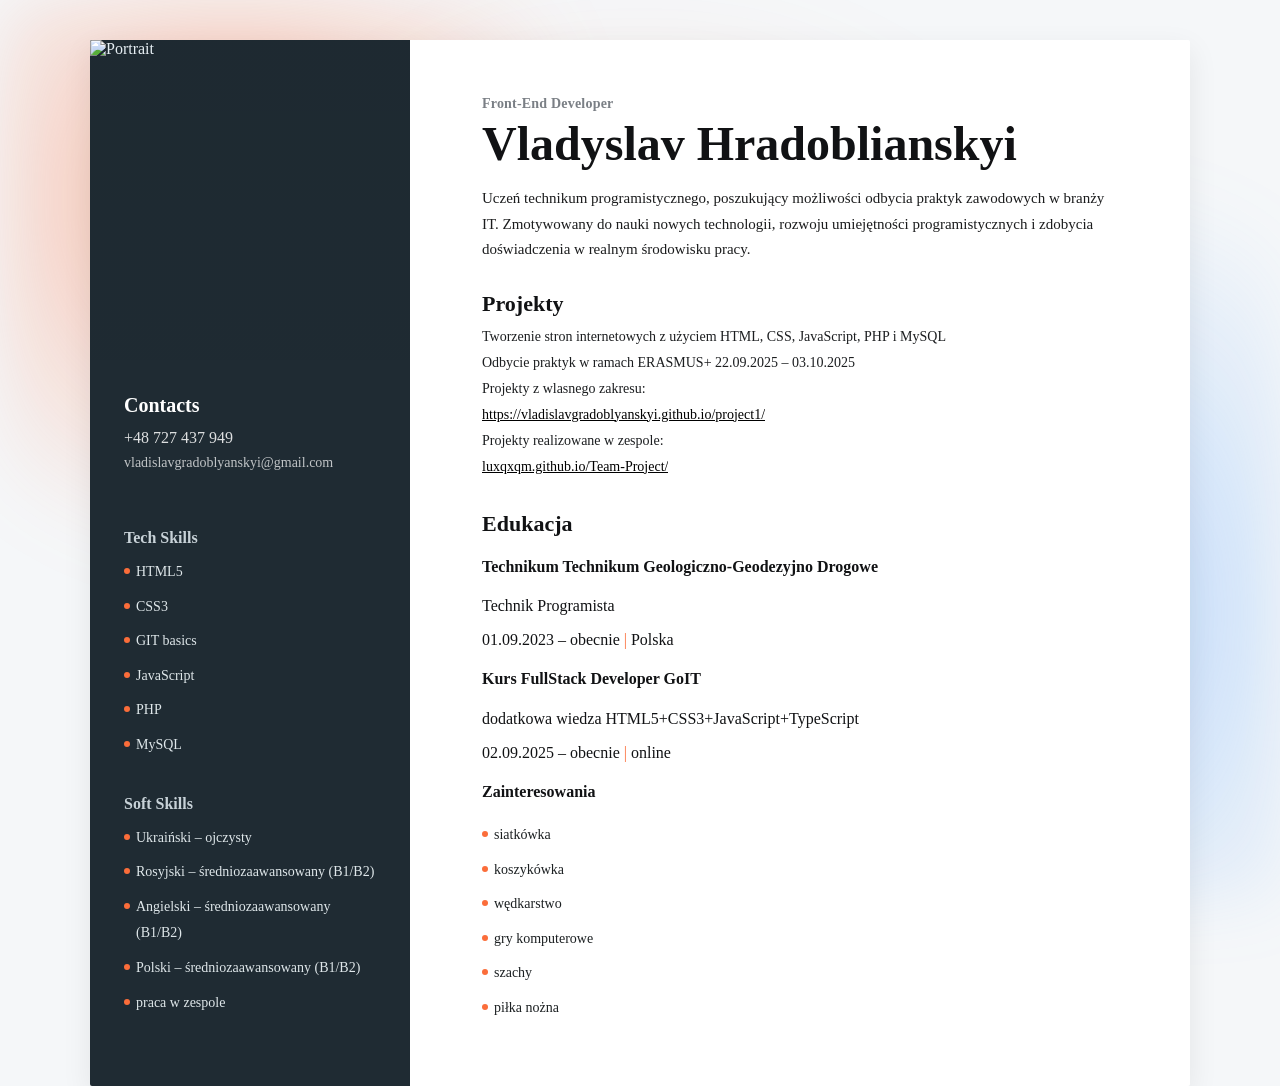
==== index.html @ f84475ac "final changes" ====
<!doctype html>
<html lang="pl">
<head>
  <meta charset="utf-8"/>
  <meta name="viewport" content="width=device-width,initial-scale=1" />
  <title>Resume</title>
  <link rel="shortcut icon" href="photo.jpg" type="image/x-icon">
  <link href="https://fonts.googleapis.com/css2?family=Montserrat:wght@300;400;600;700;800&display=swap" rel="stylesheet">
  <link rel="stylesheet" href="styles.css">
</head>
<body>
  <section class="page-wrap">
    <aside class="sidebar">
      <section class="photo-wrap">
        <img src="photo1.jpg" alt="Portrait" class="photo">
      </section>

      <section class="sidebar-inner">
        <h3 class="sidebar-title">Contacts</h3>
        <section class="contacts">
          <a class="phone" href="tel:+48727437949">+48 727 437 949</a>
          <a class="email" href="mailto:vladislavgradoblyanskyi@gmail.com">vladislavgradoblyanskyi@gmail.com</a>
        </section>

        <h4 class="sidebar-section">Tech Skills</h4>
        <ul class="skill-list">
          <li>HTML5</li>
          <li>CSS3</li>
          <li>GIT basics</li>
          <li>JavaScript</li>
          <li>PHP</li>
          <li>MySQL</li>
        </ul>

        <h4 class="sidebar-section">Soft Skills</h4>
        <ul class="skill-list">
          <li>Ukraiński – ojczysty </li>
          <li>Rosyjski – średniozaawansowany (B1/B2)</li>
          <li>Angielski – średniozaawansowany (B1/B2)</li>
          <li>Polski – średniozaawansowany (B1/B2)</li>
          <li>praca w zespole</li>
        </ul>
      </section>
    </aside>

    <main class="content">
      <header class="intro">
        <p class="role">Front-End Developer</p>
        <h1 class="name">Vladyslav Hradoblianskyi</h1>
        <p class="summary">
          Uczeń technikum programistycznego, poszukujący możliwości odbycia praktyk zawodowych w branży IT. Zmotywowany do nauki nowych technologii, rozwoju umiejętności programistycznych i zdobycia doświadczenia w realnym środowisku pracy.
        </p>
      </header>

      <section class="projects">
        <h2>Projekty</h2>
        <ol class="project-list">
          <li>Tworzenie stron internetowych z użyciem HTML, CSS, JavaScript, PHP i MySQL</li>
          <li>Odbycie praktyk w ramach ERASMUS+ 22.09.2025 – 03.10.2025</li>
          <li>Projekty z wlasnego zakresu:</li>
          <li><a href="https://vladislavgradoblyanskyi.github.io/project1/" target="_blank" style="opacity: 1;font-weight: 500; color: black;text-decoration: underline;">https://vladislavgradoblyanskyi.github.io/project1/</a></li>
          <li>Projekty realizowane w zespole:</li>
          <li><a href="https://luxqxqm.github.io/Team-Project/" target="_blank" style="opacity: 1;font-weight: 500; color: black;text-decoration: underline;">luxqxqm.github.io/Team-Project/ </a> </li>
          
        </ol>
      </section>
      <section class="education">
        <h2>Edukacja</h2>
        <h4 class="school">Technikum Technikum Geologiczno-Geodezyjno Drogowe</h4>
        <p class="degree">Technik Programista</p>
        <p class="meta">01.09.2023 – obecnie  <span class="sep">|</span> Polska</p>
      </section>
        <section class="education">
        <h4 class="school">Kurs FullStack Developer GoIT</h4>
        <p class="degree">dodatkowa wiedza HTML5+CSS3+JavaScript+TypeScript</p>
        <p class="meta">02.09.2025 – obecnie  <span class="sep">|</span> online</p>
      </section>
      <section class="education">
        <h4 class="school">Zainteresowania</h4>
        <ul class="zainteresowania">
          <li>siatkówka</li>
          <li>koszykówka</li>
          <li>wędkarstwo</li>
          <li>gry komputerowe</li>
          <li>szachy</li>
          <li>piłka nożna</li>
        </ul>
      </section>
    </main>
  </section>
</body>
</html>
---- styles.css ----
:root{
  --page-bg: #f5f7f9;
  --card-bg: #ffffff;
  --sidebar-bg: #1f2b33; 
  --accent: #fb6d3a; 
  --muted: #7a7f85;
  --text: #111214;
  --max-width: 1100px;
  --sidebar-w: 320px;
  --gutter: 56px;
  --font: 'Times New Roman', Times, serif;
}

*{
box-sizing:border-box
}
html,body{
height:100%
}
body{
  margin:0;
  font-family:var(--font);
  background:var(--page-bg);
  -webkit-font-smoothing:antialiased;
  -moz-osx-font-smoothing:grayscale;
  color:var(--text);
  padding:40px;
  display:flex;
  justify-content:center;
  align-items:flex-start;
}

.page-wrap{
  width:var(--max-width);
  background:var(--card-bg);
  display:grid;
  grid-template-columns: var(--sidebar-w) 1fr;
  box-shadow: 0 10px 30px rgba(15,20,25,0.08);
  border-radius:2px;
  overflow:hidden;
}

.sidebar{
  background:var(--sidebar-bg);
  color:#e6eef3;
  display:flex;
  flex-direction:column;
  min-height:760px;
}

.photo-wrap{
  height:320px;
  background:linear-gradient(180deg, rgba(0,0,0,0.04), rgba(0,0,0,0.02));
  display:flex;
  align-items:center;
  justify-content:center;
  overflow:hidden;
}
.photo{
  width:100%;
  height:100%;
  object-fit:cover;
  display:block;
}
.sidebar-inner{
  padding:34px 34px 60px 34px;
  flex:1;
  display:flex;
  flex-direction:column;
}
.sidebar-title{
  color:#ffffff;
  margin:0 0 12px 0;
  font-weight:700;
  font-size:20px;
}
.contacts{margin-bottom:22px}
.contacts a{
  display:block;
  color:rgba(255,255,255,0.85);
  text-decoration:none;
  margin-bottom:8px;
  font-weight:500;
}
.contacts a.email{opacity:0.9;font-size:14px;color:rgba(255,255,255,0.8)}

.sidebar-section{
  color:#c8d2d8;
  margin:28px 0 12px 0;
  font-size:16px;
  font-weight:700;
}
.skill-list{
  list-style:none;
  padding:0;
  margin:0;
  color:#dfe7ea;
  font-weight:500;
  line-height:1.9;
}
.skill-list li{
  position:relative;
  padding-left:12px;
  margin-bottom:8px;
  font-size:14px;
}
.skill-list li::before{
  content:"";
  position:absolute;
  left:0;
  top:9px;
  width:6px;
  height:6px;
  background:var(--accent);
  border-radius:50%;
}
.content{
  padding:56px 72px;
  min-height:760px;
}

/* Intro */
.intro .role{
  font-weight:600;
  color:var(--muted);
  margin:0 0 8px 0;
  font-size:14px;
  letter-spacing:0.2px;
}
.name{
  margin:0 0 18px 0;
  font-size:48px;
  line-height:1;
  font-weight:800;
}
.summary{
  color: #1b1c1d;
  max-width:640px;
  line-height:1.7;
  margin:0 0 28px 0;
  font-weight:500;
  font-size:15px;
}
.projects h2, .experience h2, .education h2{
  font-size:22px;
  margin:18px 0 12px 0;
  font-weight:700;
}
.project-list{
  padding-left:0px;
  margin:6px 0 36px 0;
  color: #1c1e20;
  list-style:decimal;
}
.project-list li{
  margin:10px 0;
  font-size:14px;
  display:flex;
  gap:12px;
  align-items:center;
}
.project-list a{
  color:var(--muted);
  text-decoration:none;
  max-width:700px;
  white-space:nowrap;
  overflow:hidden;
  text-overflow:ellipsis;
}
.project-list .tags{
  margin-left:auto;
  color:var(--muted);
  font-weight:700;
  font-size:13px;
}


.job{margin:20px 0 28px 0}

.job-title{
  font-size:16px;
}
.sep{
color: #fb6d3a;
}
body {
  position: relative;
  overflow-x: hidden;
}

body::before,
body::after {
  content: "";
  position: fixed;
  inset: 0;
  z-index: -1;
  pointer-events: none;
  filter: blur(28px);
}

body::before {
  background:
    radial-gradient(520px at 18% 22%, rgba(251,109,58,0.42), transparent 72%),
    radial-gradient(620px at 82% 68%, rgba(82,160,255,0.34), transparent 72%);
  animation: bgA 18s ease-in-out infinite alternate;
  filter: blur(34px);
}

body::after {
  background:
    radial-gradient(680px at 50% 55%, rgba(251,109,58,0.24), transparent 76%);
  animation: bgB 26s ease-in-out infinite alternate;
  filter: blur(32px);
}


@keyframes bgA {
  0% { transform: translate3d(-60px,-40px,0) scale(1); }
  100% { transform: translate3d(50px,50px,0) scale(1.12); }
}

@keyframes bgB {
  0% { transform: translate3d(30px,50px,0) scale(1); }
  100% { transform: translate3d(-50px,-60px,0) scale(1.18); }
}
.zainteresowania{
  list-style:none;
  padding:0;
  margin:0;
  color:#1c2022;
  font-weight:500;
  line-height:1.9;
}
.zainteresowania li {
  position:relative;
  padding-left:12px;
  margin-bottom:8px;
  font-size:14px;
}
.zainteresowania li::before{
  content:"";
  position:absolute;
  left:0;
  top:9px;
  width:6px;
  height:6px;
  background:var(--accent);
  border-radius:50%;
}
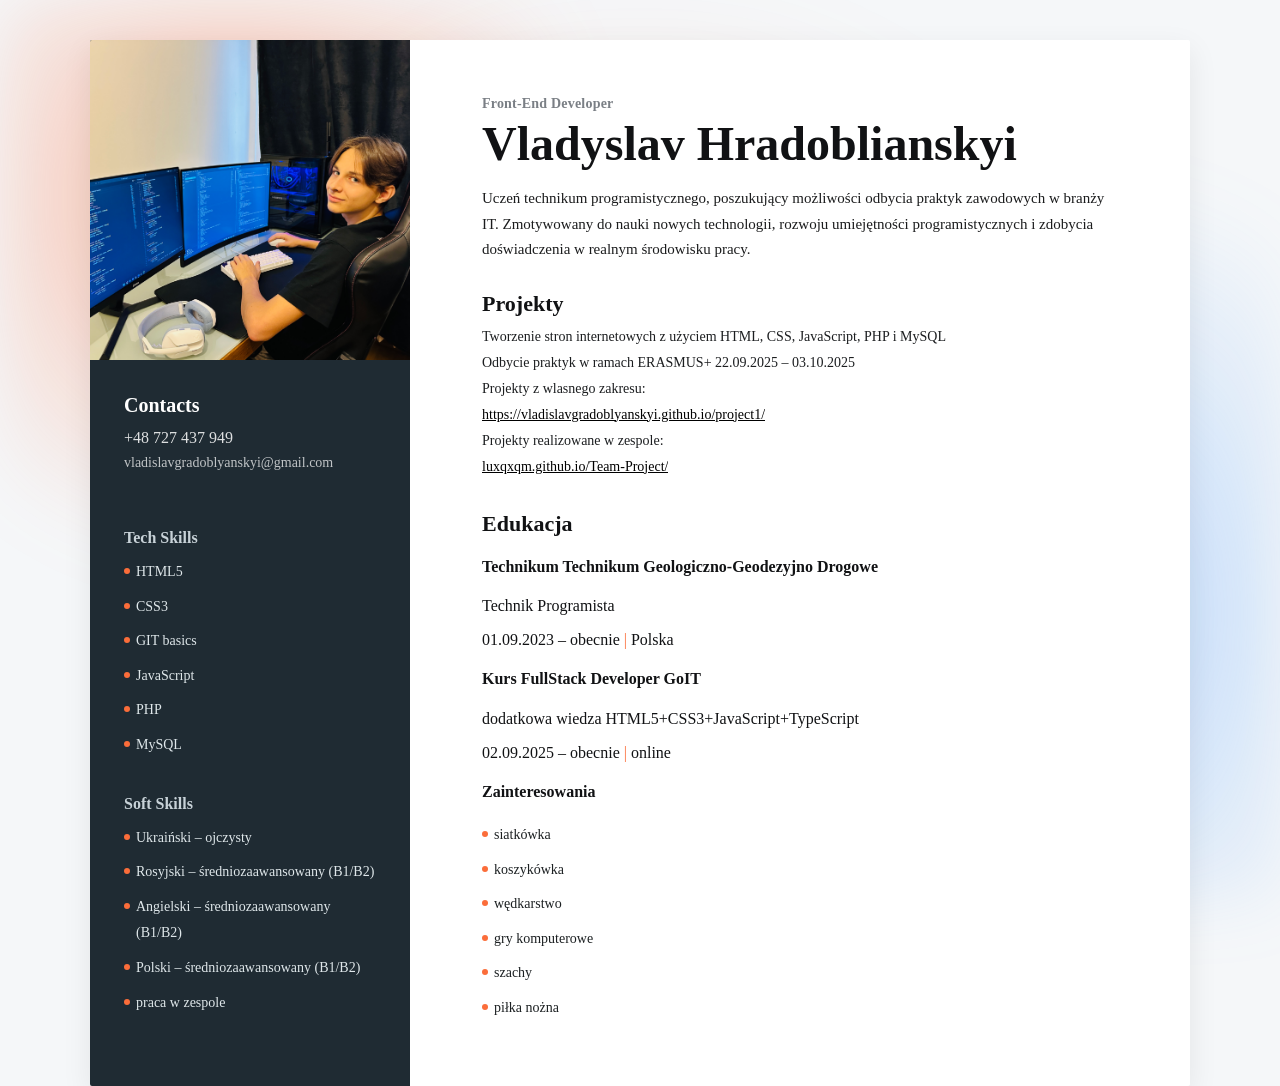
==== commit 32fe2f32: "folder add" ====
--- a/index.html
+++ b/index.html
@@ -4,7 +4,7 @@
   <meta charset="utf-8"/>
   <meta name="viewport" content="width=device-width,initial-scale=1" />
   <title>Resume</title>
-  <link rel="shortcut icon" href="photo.jpg" type="image/x-icon">
+  <link rel="shortcut icon" href="photo1.jpg" type="image/x-icon">
   <link href="https://fonts.googleapis.com/css2?family=Montserrat:wght@300;400;600;700;800&display=swap" rel="stylesheet">
   <link rel="stylesheet" href="styles.css">
 </head>
@@ -12,7 +12,7 @@
   <section class="page-wrap">
     <aside class="sidebar">
       <section class="photo-wrap">
-        <img src="photo1.jpg" alt="Portrait" class="photo">
+        <img src="./img/photo1.jpg" alt="Portrait" class="photo">
       </section>
 
       <section class="sidebar-inner">
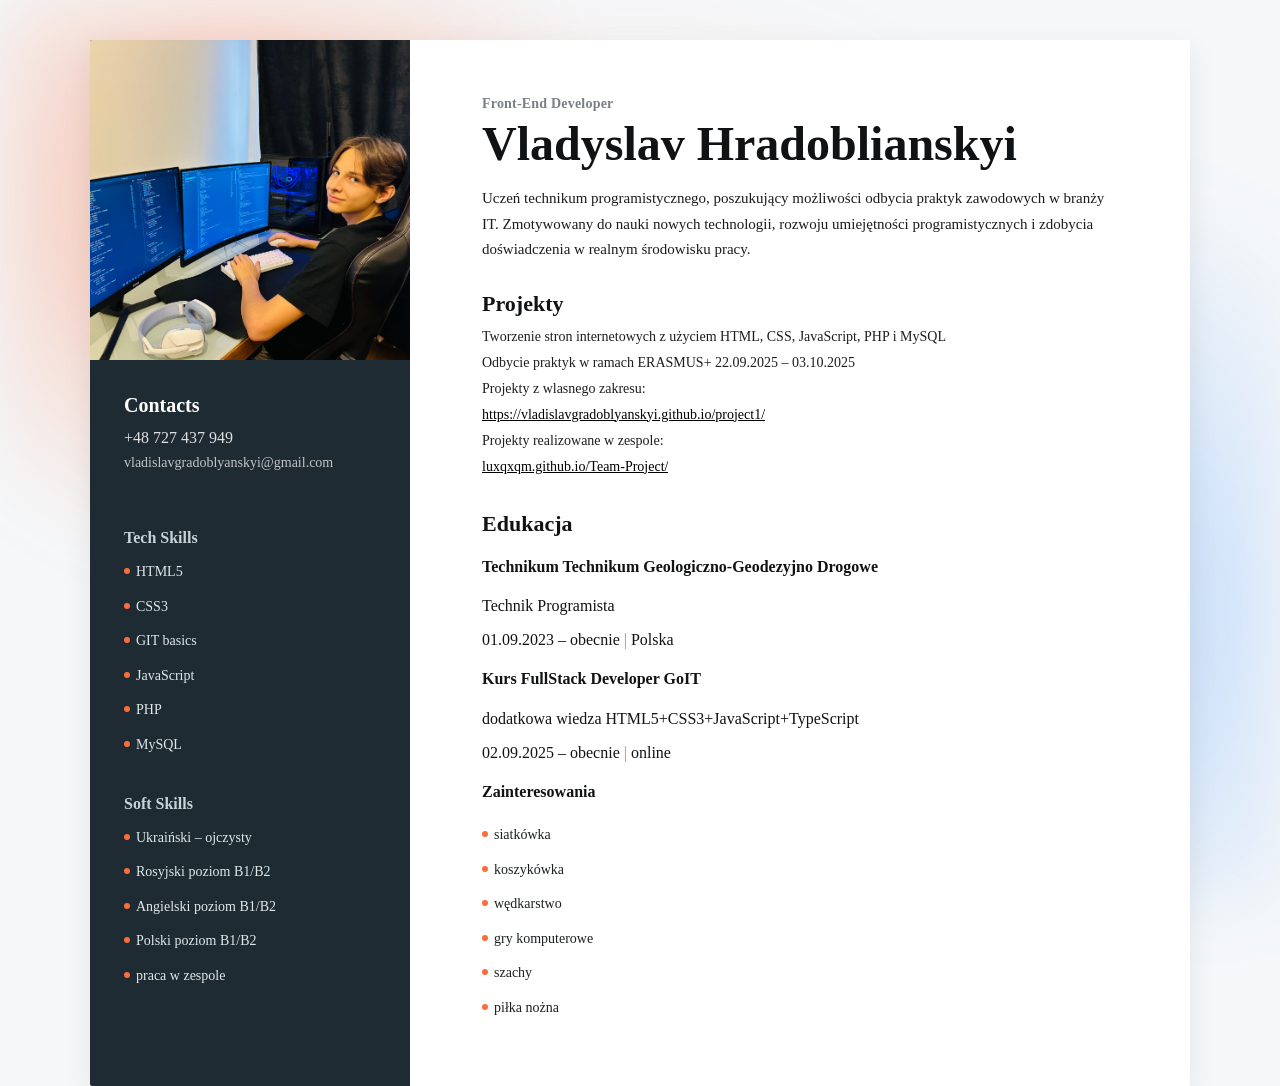
==== commit 36396867: "changes" ====
--- a/index.html
+++ b/index.html
@@ -4,7 +4,7 @@
   <meta charset="utf-8"/>
   <meta name="viewport" content="width=device-width,initial-scale=1" />
   <title>Resume</title>
-  <link rel="shortcut icon" href="photo1.jpg" type="image/x-icon">
+  <link rel="shortcut icon" href="./img/photo1.jpg" type="image/x-icon">
   <link href="https://fonts.googleapis.com/css2?family=Montserrat:wght@300;400;600;700;800&display=swap" rel="stylesheet">
   <link rel="stylesheet" href="styles.css">
 </head>
@@ -35,9 +35,9 @@
         <h4 class="sidebar-section">Soft Skills</h4>
         <ul class="skill-list">
           <li>Ukraiński – ojczysty </li>
-          <li>Rosyjski – średniozaawansowany (B1/B2)</li>
-          <li>Angielski – średniozaawansowany (B1/B2)</li>
-          <li>Polski – średniozaawansowany (B1/B2)</li>
+          <li>Rosyjski poziom B1/B2</li>
+          <li>Angielski poziom B1/B2</li>
+          <li>Polski poziom B1/B2</li>
           <li>praca w zespole</li>
         </ul>
       </section>
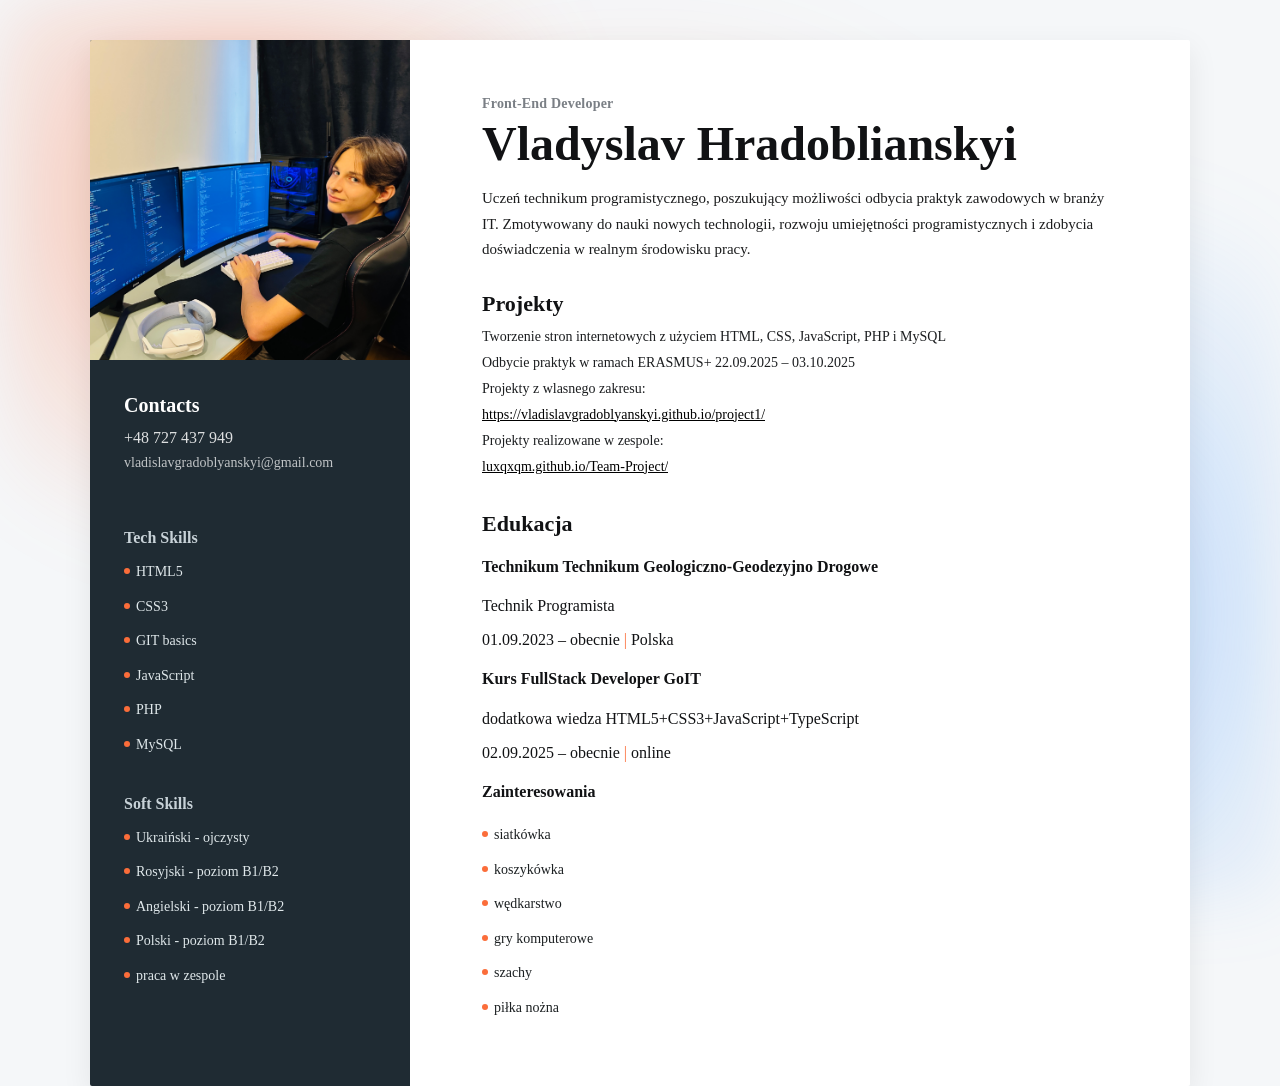
==== commit ad606a6b: "tire" ====
--- a/index.html
+++ b/index.html
@@ -34,10 +34,10 @@
 
         <h4 class="sidebar-section">Soft Skills</h4>
         <ul class="skill-list">
-          <li>Ukraiński – ojczysty </li>
-          <li>Rosyjski poziom B1/B2</li>
-          <li>Angielski poziom B1/B2</li>
-          <li>Polski poziom B1/B2</li>
+          <li>Ukraiński - ojczysty </li>
+          <li>Rosyjski - poziom B1/B2</li>
+          <li>Angielski - poziom B1/B2</li>
+          <li>Polski - poziom B1/B2</li>
           <li>praca w zespole</li>
         </ul>
       </section>
